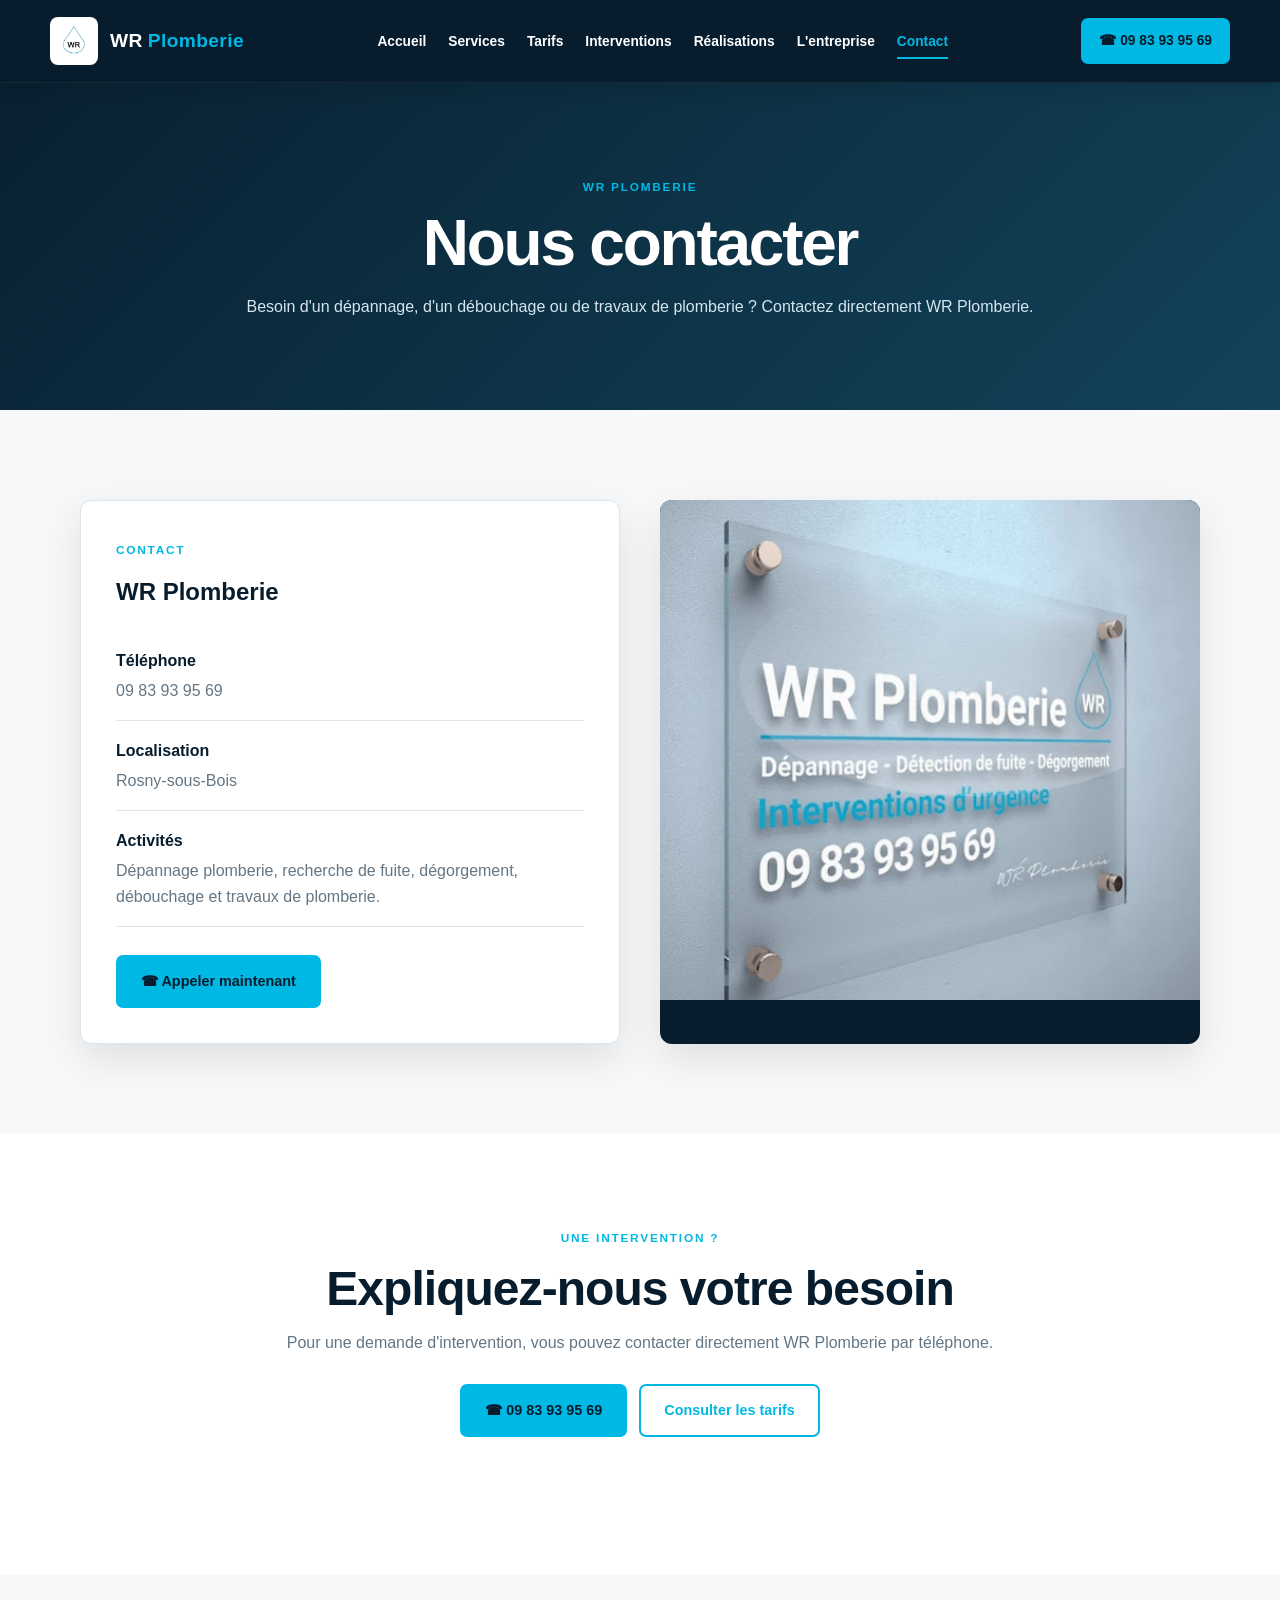
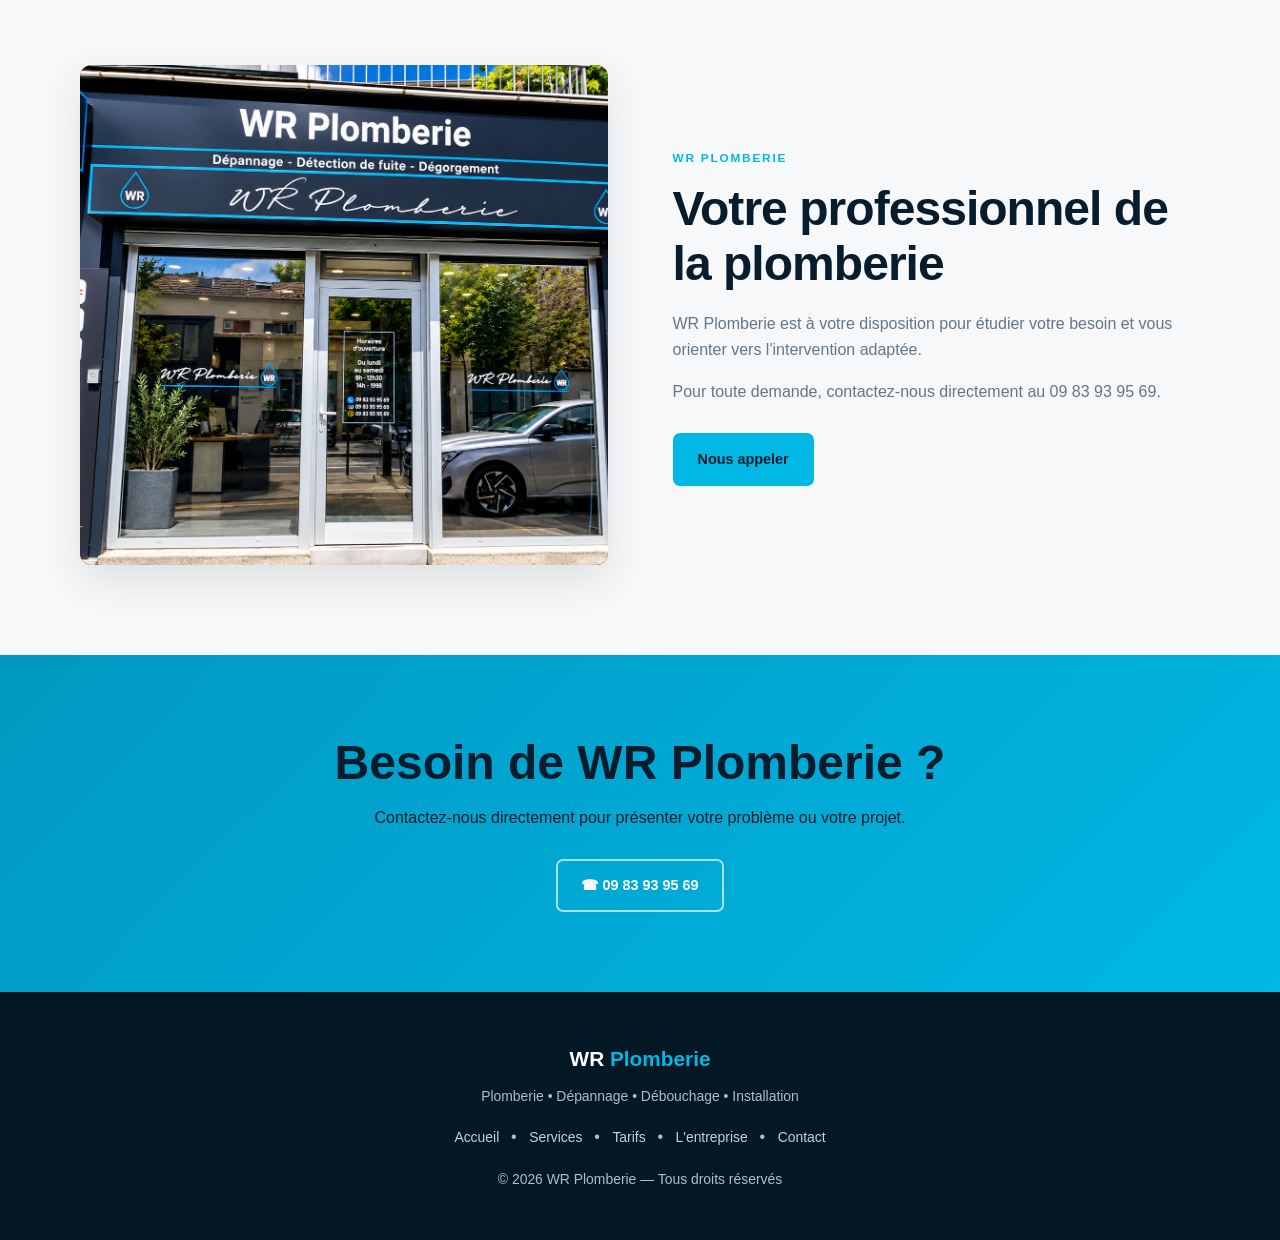
==== contact.html @ 11ee8e7d "Create contact.html" ====
<!DOCTYPE html>
<html lang="fr">

<head>
  <meta charset="UTF-8">

  <meta
    name="viewport"
    content="width=device-width, initial-scale=1.0"
  >

  <title>Contact | WR Plomberie</title>

  <meta
    name="description"
    content="Contactez WR Plomberie à Rosny-sous-Bois pour vos besoins en dépannage, débouchage et travaux de plomberie."
  >

  <link rel="stylesheet" href="style.css">
</head>


<body>

  <!-- =====================================================
       HEADER
  ====================================================== -->

  <header>

    <nav>

      <a href="index.html" class="logo">

        <img
          src="images/logo.png"
          alt="Logo WR Plomberie"
        >

        WR <span>Plomberie</span>

      </a>


      <ul class="nav-links">

        <li>
          <a href="index.html">
            Accueil
          </a>
        </li>

        <li>
          <a href="services.html">
            Services
          </a>
        </li>

        <li>
          <a href="tarifs.html">
            Tarifs
          </a>
        </li>

        <li>
          <a href="interventions.html">
            Interventions
          </a>
        </li>

        <li>
          <a href="realisations.html">
            Réalisations
          </a>
        </li>

        <li>
          <a href="entreprise.html">
            L'entreprise
          </a>
        </li>

        <li>
          <a href="contact.html" class="active">
            Contact
          </a>
        </li>

      </ul>


      <a
        href="tel:0983939569"
        class="nav-appel"
      >
        ☎ 09 83 93 95 69
      </a>

    </nav>

  </header>



  <!-- =====================================================
       TITRE
  ====================================================== -->

  <main class="page-hero">

    <div class="container">

      <span class="sur-titre">
        WR Plomberie
      </span>

      <h1>
        Nous contacter
      </h1>

      <p>
        Besoin d'un dépannage, d'un débouchage
        ou de travaux de plomberie ?
        Contactez directement WR Plomberie.
      </p>

    </div>

  </main>



  <!-- =====================================================
       CONTACT
  ====================================================== -->

  <section class="section section-grise">

    <div class="container">

      <div class="contact-grid">


        <!-- COORDONNEES -->

        <div class="contact-bloc">

          <span class="sur-titre">
            Contact
          </span>

          <h2>
            WR Plomberie
          </h2>


          <div class="contact-ligne">

            <strong>
              Téléphone
            </strong>

            <a href="tel:0983939569">
              09 83 93 95 69
            </a>

          </div>


          <div class="contact-ligne">

            <strong>
              Localisation
            </strong>

            <span>
              Rosny-sous-Bois
            </span>

          </div>


          <div class="contact-ligne">

            <strong>
              Activités
            </strong>

            <span>
              Dépannage plomberie, recherche de fuite,
              dégorgement, débouchage et travaux de plomberie.
            </span>

          </div>


          <div class="boutons">

            <a
              href="tel:0983939569"
              class="btn"
            >
              ☎ Appeler maintenant
            </a>

          </div>

        </div>



        <!-- PHOTO -->

        <div class="presentation-image">

          <img
            src="images/plaque.webp"
            alt="WR Plomberie"
          >

        </div>


      </div>

    </div>

  </section>



  <!-- =====================================================
       APPEL
  ====================================================== -->

  <section class="section">

    <div class="container">

      <div class="titre-section">

        <span class="sur-titre">
          Une intervention ?
        </span>

        <h2>
          Expliquez-nous votre besoin
        </h2>

        <p>
          Pour une demande d'intervention,
          vous pouvez contacter directement
          WR Plomberie par téléphone.
        </p>


        <div
          class="boutons"
          style="justify-content:center;"
        >

          <a
            href="tel:0983939569"
            class="btn"
          >
            ☎ 09 83 93 95 69
          </a>

          <a
            href="tarifs.html"
            class="btn btn-contour"
          >
            Consulter les tarifs
          </a>

        </div>

      </div>

    </div>

  </section>



  <!-- =====================================================
       PHOTO VITRINE
  ====================================================== -->

  <section class="section section-grise">

    <div class="container">

      <div class="presentation">


        <div class="presentation-image">

          <img
            src="images/vitrine.webp"
            alt="Vitrine WR Plomberie à Rosny-sous-Bois"
            loading="lazy"
          >

        </div>


        <div class="presentation-texte">

          <span class="sur-titre">
            WR Plomberie
          </span>

          <h2>
            Votre professionnel de la plomberie
          </h2>

          <p>
            WR Plomberie est à votre disposition
            pour étudier votre besoin et vous orienter
            vers l'intervention adaptée.
          </p>

          <p>
            Pour toute demande, contactez-nous
            directement au 09 83 93 95 69.
          </p>


          <div class="boutons">

            <a
              href="tel:0983939569"
              class="btn"
            >
              Nous appeler
            </a>

          </div>

        </div>


      </div>

    </div>

  </section>



  <!-- =====================================================
       CTA
  ====================================================== -->

  <section class="cta">

    <div class="container">

      <h2>
        Besoin de WR Plomberie ?
      </h2>

      <p>
        Contactez-nous directement pour présenter
        votre problème ou votre projet.
      </p>


      <div class="boutons">

        <a
          href="tel:0983939569"
          class="btn btn-blanc"
        >
          ☎ 09 83 93 95 69
        </a>

      </div>

    </div>

  </section>



  <!-- =====================================================
       FOOTER
  ====================================================== -->

  <footer>

    <div class="container">

      <div class="footer-logo">
        WR <span>Plomberie</span>
      </div>

      <p>
        Plomberie • Dépannage • Débouchage • Installation
      </p>


      <div class="footer-liens">

        <a href="index.html">
          Accueil
        </a>

        •

        <a href="services.html">
          Services
        </a>

        •

        <a href="tarifs.html">
          Tarifs
        </a>

        •

        <a href="entreprise.html">
          L'entreprise
        </a>

        •

        <a href="contact.html">
          Contact
        </a>

      </div>


      <p style="margin-top:18px;">
        © 2026 WR Plomberie — Tous droits réservés
      </p>

    </div>

  </footer>


</body>

</html>
---- style.css ----
/* =========================================================
   WR PLOMBERIE
   DESIGN PRINCIPAL
========================================================= */

:root {
  --navy: #071d2e;
  --navy-light: #0c2a40;
  --blue: #00b8e4;
  --blue-dark: #0098c1;
  --light-blue: #eaf9fd;

  --white: #ffffff;
  --background: #f6f8fa;
  --text: #152b3b;
  --muted: #647684;
  --border: #dce6ec;

  --shadow: 0 15px 40px rgba(0, 0, 0, 0.10);
}


/* =========================================================
   BASE
========================================================= */

* {
  margin: 0;
  padding: 0;
  box-sizing: border-box;
}

html {
  scroll-behavior: smooth;
  overflow-x: hidden;
}

body {
  width: 100%;
  min-height: 100vh;
  overflow-x: hidden;

  font-family: Arial, Helvetica, sans-serif;

  background: var(--white);
  color: var(--text);

  line-height: 1.6;
}

img {
  display: block;
  max-width: 100%;
}

a {
  color: inherit;
  text-decoration: none;
}

ul {
  list-style: none;
}

.container {
  width: min(1120px, 90%);
  margin: 0 auto;
}


/* =========================================================
   HEADER
========================================================= */

header {
  position: sticky;
  top: 0;
  z-index: 1000;

  width: 100%;

  background: var(--navy);

  border-bottom: 1px solid rgba(255, 255, 255, 0.06);

  box-shadow: 0 5px 25px rgba(0, 0, 0, 0.15);
}

nav {
  width: min(1180px, 94%);
  min-height: 82px;

  margin: 0 auto;

  display: flex;
  align-items: center;
  justify-content: space-between;

  gap: 25px;
}


/* =========================================================
   LOGO
========================================================= */

.logo {
  display: flex;
  align-items: center;

  flex-shrink: 0;

  color: var(--white);

  font-size: 1.2rem;
  font-weight: 800;

  letter-spacing: 0.02em;
}

.logo img {
  width: 48px;
  height: 48px;

  margin-right: 12px;

  object-fit: contain;

  border-radius: 8px;

  background: var(--white);

  padding: 4px;
}

.logo span {
  margin-left: 5px;

  color: var(--blue);
}


/* =========================================================
   MENU
========================================================= */

.nav-links {
  display: flex;
  align-items: center;

  gap: 22px;
}

.nav-links a {
  position: relative;

  color: var(--white);

  font-size: 0.86rem;
  font-weight: 700;

  transition: 0.2s ease;
}

.nav-links a:hover,
.nav-links a.active {
  color: var(--blue);
}

.nav-links a.active::after {
  content: "";

  position: absolute;

  left: 0;
  right: 0;
  bottom: -10px;

  height: 2px;

  background: var(--blue);
}


/* =========================================================
   TELEPHONE MENU
========================================================= */

.nav-appel {
  display: inline-flex;
  align-items: center;
  justify-content: center;

  padding: 12px 18px;

  border-radius: 7px;

  background: var(--blue);

  color: var(--navy) !important;

  font-size: 0.86rem !important;
  font-weight: 800 !important;

  white-space: nowrap;

  transition: 0.2s ease;
}

.nav-appel:hover {
  background: var(--white);

  color: var(--navy) !important;
}


/* =========================================================
   BOUTONS
========================================================= */

.btn {
  display: inline-flex;
  align-items: center;
  justify-content: center;

  min-height: 50px;

  padding: 13px 23px;

  border: 2px solid var(--blue);
  border-radius: 7px;

  background: var(--blue);

  color: var(--navy);

  font-size: 0.9rem;
  font-weight: 800;

  transition: 0.2s ease;
}

.btn:hover {
  transform: translateY(-2px);

  background: var(--white);
  border-color: var(--white);

  color: var(--navy);
}

.btn-blanc {
  background: transparent;

  border-color: rgba(255, 255, 255, 0.65);

  color: var(--white);
}

.btn-blanc:hover {
  background: var(--white);
  border-color: var(--white);

  color: var(--navy);
}

.btn-contour {
  background: transparent;

  border-color: var(--blue);

  color: var(--blue);
}

.btn-contour:hover {
  background: var(--blue);

  color: var(--navy);
}

.boutons {
  display: flex;
  flex-wrap: wrap;

  gap: 12px;

  margin-top: 28px;
}


/* =========================================================
   PETIT TITRE
========================================================= */

.sur-titre {
  display: inline-block;

  margin-bottom: 13px;

  color: var(--blue);

  font-size: 0.74rem;
  font-weight: 800;

  letter-spacing: 0.15em;

  text-transform: uppercase;
}


/* =========================================================
   HERO ACCUEIL
========================================================= */

.hero {
  position: relative;

  min-height: 635px;

  display: flex;
  align-items: center;

  overflow: hidden;

  background:
    linear-gradient(
      90deg,
      rgba(3, 24, 39, 0.96) 0%,
      rgba(3, 24, 39, 0.84) 45%,
      rgba(3, 24, 39, 0.45) 100%
    ),
    url("images/vitrine.webp");

  background-size: cover;

  background-position: center;

  background-repeat: no-repeat;
}

.hero::after {
  content: "";

  position: absolute;
  inset: 0;

  background:
    linear-gradient(
      180deg,
      rgba(0, 184, 228, 0.06),
      transparent 45%
    );

  pointer-events: none;
}

.hero-contenu {
  position: relative;
  z-index: 2;

  width: min(1120px, 90%);

  margin: 0 auto;

  padding: 90px 0;
}

.hero-texte {
  max-width: 720px;
}

.hero .sur-titre {
  padding: 6px 13px;

  border: 1px solid rgba(0, 184, 228, 0.6);
  border-radius: 30px;

  color: #63ddf7;

  background: rgba(0, 184, 228, 0.08);
}

.hero h1 {
  max-width: 760px;

  color: var(--white);

  font-size: clamp(3rem, 6vw, 5rem);

  line-height: 1.03;

  letter-spacing: -0.04em;
}

.hero h1 span {
  color: var(--blue);
}

.hero p {
  max-width: 680px;

  margin-top: 24px;

  color: #e7f1f5;

  font-size: 1.05rem;

  line-height: 1.8;
}


/* =========================================================
   INFOS RAPIDES
========================================================= */

.infos-rapides {
  position: relative;
  z-index: 5;

  margin-top: -42px;
}

.infos-grid {
  display: grid;

  grid-template-columns: repeat(3, 1fr);

  overflow: hidden;

  border-radius: 12px;

  background: var(--white);

  box-shadow: var(--shadow);
}

.info-rapide {
  padding: 28px;

  text-align: center;

  border-right: 1px solid var(--border);
}

.info-rapide:last-child {
  border-right: none;
}

.info-icone {
  margin-bottom: 10px;

  color: var(--blue);

  font-size: 1.7rem;
}

.info-rapide strong {
  display: block;

  margin-bottom: 4px;

  color: var(--navy);

  font-size: 1.05rem;
}

.info-rapide span {
  color: var(--muted);

  font-size: 0.9rem;
}


/* =========================================================
   SECTIONS
========================================================= */

.section {
  padding: 90px 0;
}

.section-grise {
  background: var(--background);
}

.section-bleue {
  background: var(--navy);

  color: var(--white);
}

.titre-section {
  max-width: 730px;

  margin: 0 auto 48px;

  text-align: center;
}

.titre-section h2 {
  margin-bottom: 14px;

  color: var(--navy);

  font-size: clamp(2rem, 4vw, 3rem);

  line-height: 1.15;

  letter-spacing: -0.02em;
}

.titre-section p {
  color: var(--muted);

  font-size: 1rem;
}

.section-bleue .titre-section h2 {
  color: var(--white);
}

.section-bleue .titre-section p {
  color: #bdd0dc;
}


/* =========================================================
   PRESENTATION ENTREPRISE
========================================================= */

.presentation {
  display: grid;

  grid-template-columns: 1fr 1fr;

  gap: 65px;

  align-items: center;
}

.presentation-image {
  overflow: hidden;

  border-radius: 12px;

  background: var(--navy);

  box-shadow: var(--shadow);
}

.presentation-image img {
  width: 100%;
  height: 500px;

  object-fit: cover;
}

.presentation-texte h2 {
  margin-bottom: 20px;

  color: var(--navy);

  font-size: clamp(2rem, 4vw, 3rem);

  line-height: 1.15;

  letter-spacing: -0.02em;
}

.presentation-texte p {
  margin-bottom: 17px;

  color: var(--muted);
}


/* =========================================================
   SERVICES
========================================================= */

.services-grid {
  display: grid;

  grid-template-columns: repeat(3, 1fr);

  gap: 22px;
}

.service-card {
  padding: 32px 27px;

  border: 1px solid var(--border);
  border-radius: 11px;

  background: var(--white);

  box-shadow: 0 8px 25px rgba(0, 0, 0, 0.04);

  transition: 0.25s ease;
}

.service-card:hover {
  transform: translateY(-5px);

  border-color: rgba(0, 184, 228, 0.45);

  box-shadow: var(--shadow);
}

.service-icone {
  width: 54px;
  height: 54px;

  margin-bottom: 19px;

  display: flex;
  align-items: center;
  justify-content: center;

  border-radius: 10px;

  background: var(--light-blue);

  color: var(--blue-dark);

  font-size: 1.55rem;
  font-weight: 800;
}

.service-card h3 {
  margin-bottom: 9px;

  color: var(--navy);

  font-size: 1.18rem;
}

.service-card p {
  color: var(--muted);

  font-size: 0.92rem;
}


/* =========================================================
   HERO PAGES INTERIEURES
========================================================= */

.page-hero {
  padding: 90px 20px;

  background:
    linear-gradient(
      135deg,
      rgba(4, 28, 45, 0.98),
      rgba(8, 59, 83, 0.96)
    );

  text-align: center;
}

.page-hero .container {
  max-width: 800px;
}

.page-hero h1 {
  margin-bottom: 17px;

  color: var(--white);

  font-size: clamp(2.5rem, 5vw, 4.4rem);

  line-height: 1.05;

  letter-spacing: -0.035em;
}

.page-hero p {
  color: #d5e6ef;

  font-size: 1rem;
}


/* =========================================================
   TARIFS
========================================================= */

.tarifs-grid {
  display: grid;

  grid-template-columns: repeat(2, 1fr);

  gap: 22px;

  max-width: 960px;

  margin: 0 auto;
}

.tarif-card {
  position: relative;

  padding: 30px;

  overflow: hidden;

  border: 1px solid var(--border);
  border-radius: 11px;

  background: var(--white);

  box-shadow: 0 8px 25px rgba(0, 0, 0, 0.04);
}

.tarif-card::before {
  content: "";

  position: absolute;

  top: 0;
  left: 0;

  width: 100%;
  height: 4px;

  background: var(--blue);
}

.tarif-card h3 {
  margin-bottom: 12px;

  color: var(--navy);

  font-size: 1.15rem;
}

.tarif-prix {
  margin-bottom: 13px;

  color: var(--blue-dark);

  font-size: 1.85rem;
  font-weight: 800;
}

.tarif-card p {
  margin-top: 5px;

  color: var(--muted);

  font-size: 0.9rem;
}

.mention-tarifs {
  max-width: 960px;

  margin: 35px auto 0;

  padding: 22px;

  border-left: 4px solid var(--blue);

  background: var(--light-blue);

  color: #405563;

  font-size: 0.9rem;
}


/* =========================================================
   INTERVENTIONS
========================================================= */

.interventions-grid {
  display: grid;

  grid-template-columns: repeat(3, 1fr);

  gap: 22px;
}

.intervention-card {
  padding: 30px 26px;

  border: 1px solid var(--border);
  border-radius: 11px;

  background: var(--white);

  transition: 0.25s ease;
}

.intervention-card:hover {
  transform: translateY(-4px);

  border-color: rgba(0, 184, 228, 0.45);

  box-shadow: var(--shadow);
}

.intervention-card h3 {
  margin-bottom: 9px;

  color: var(--navy);
}

.intervention-card p {
  color: var(--muted);

  font-size: 0.92rem;
}


/* =========================================================
   REALISATIONS
========================================================= */

.galerie {
  display: grid;

  grid-template-columns: repeat(3, 1fr);

  gap: 22px;
}

.realisation {
  overflow: hidden;

  border: 1px solid var(--border);
  border-radius: 11px;

  background: var(--white);

  box-shadow: 0 8px 25px rgba(0, 0, 0, 0.05);
}

.realisation img {
  width: 100%;
  height: 320px;

  object-fit: cover;
}

.realisation-texte {
  padding: 20px;
}

.realisation-texte h3 {
  margin-bottom: 7px;

  color: var(--navy);
}

.realisation-texte p {
  color: var(--muted);

  font-size: 0.9rem;
}


/* =========================================================
   CONTACT
========================================================= */

.contact-grid {
  display: grid;

  grid-template-columns: 1fr 1fr;

  gap: 40px;
}

.contact-bloc {
  padding: 35px;

  border: 1px solid var(--border);
  border-radius: 11px;

  background: var(--white);

  box-shadow: var(--shadow);
}

.contact-bloc h2 {
  margin-bottom: 20px;

  color: var(--navy);
}

.contact-ligne {
  padding: 17px 0;

  border-bottom: 1px solid var(--border);
}

.contact-ligne:last-child {
  border-bottom: none;
}

.contact-ligne strong {
  display: block;

  margin-bottom: 4px;

  color: var(--navy);
}

.contact-ligne span,
.contact-ligne a {
  color: var(--muted);
}

.contact-ligne a:hover {
  color: var(--blue-dark);
}


/* =========================================================
   CTA
========================================================= */

.cta {
  position: relative;

  overflow: hidden;

  padding: 80px 20px;

  background:
    linear-gradient(
      135deg,
      var(--blue-dark),
      var(--blue)
    );

  color: var(--navy);

  text-align: center;
}

.cta .container {
  position: relative;
  z-index: 2;

  max-width: 760px;
}

.cta h2 {
  margin-bottom: 15px;

  font-size: clamp(2rem, 4vw, 3rem);

  line-height: 1.15;
}

.cta p {
  font-weight: 500;
}

.cta .boutons {
  justify-content: center;
}


/* =========================================================
   FOOTER
========================================================= */

footer {
  padding: 50px 20px;

  background: #041724;

  color: #aebfca;

  text-align: center;
}

.footer-logo {
  margin-bottom: 10px;

  color: var(--white);

  font-size: 1.3rem;
  font-weight: 800;
}

.footer-logo span {
  color: var(--blue);
}

footer p {
  font-size: 0.87rem;
}

.footer-liens {
  margin-top: 17px;
}

.footer-liens a {
  margin: 0 8px;

  color: #c5d3dc;

  font-size: 0.87rem;
}

.footer-liens a:hover {
  color: var(--blue);
}


/* =========================================================
   TABLETTE
========================================================= */

@media screen and (max-width: 1000px) {

  nav {
    flex-direction: column;

    justify-content: center;

    padding: 17px 0;

    gap: 14px;
  }

  .nav-links {
    flex-wrap: wrap;

    justify-content: center;

    gap: 14px 20px;
  }

  .presentation {
    grid-template-columns: 1fr;

    gap: 40px;
  }

  .services-grid,
  .interventions-grid {
    grid-template-columns: repeat(2, 1fr);
  }

  .galerie {
    grid-template-columns: repeat(2, 1fr);
  }

  .contact-grid {
    grid-template-columns: 1fr;
  }

}


/* =========================================================
   TELEPHONE
========================================================= */

@media screen and (max-width: 680px) {

  .container {
    width: 88%;
  }


  /* HEADER */

  header {
    position: relative;
  }

  nav {
    width: 100%;

    min-height: auto;

    padding: 15px 12px;

    gap: 13px;
  }

  .logo {
    font-size: 1rem;
  }

  .logo img {
    width: 40px;
    height: 40px;

    margin-right: 8px;
  }

  .nav-links {
    width: 100%;

    gap: 9px 13px;
  }

  .nav-links a {
    font-size: 0.7rem;
  }

  .nav-links a.active::after {
    bottom: -4px;
  }

  .nav-appel {
    padding: 8px 11px;

    font-size: 0.72rem !important;
  }


  /* HERO */

  .hero {
    min-height: 540px;

    background-position: center;
  }

  .hero-contenu {
    width: 88%;

    padding: 60px 0;
  }

  .hero .sur-titre {
    padding: 5px 10px;

    font-size: 0.61rem;

    letter-spacing: 0.09em;
  }

  .hero h1 {
    max-width: 100%;

    font-size: 2.5rem;

    line-height: 1.06;

    letter-spacing: -0.03em;
  }

  .hero p {
    margin-top: 19px;

    font-size: 0.91rem;

    line-height: 1.65;
  }

  .hero .boutons {
    flex-direction: column;

    width: 100%;
  }

  .hero .btn {
    width: 100%;
  }


  /* INFOS */

  .infos-rapides {
    margin-top: 0;
  }

  .infos-grid {
    grid-template-columns: 1fr;

    border-radius: 0;
  }

  .info-rapide {
    padding: 21px;

    border-right: none;
    border-bottom: 1px solid var(--border);
  }


  /* SECTIONS */

  .section {
    padding: 62px 0;
  }

  .titre-section {
    margin-bottom: 34px;
  }

  .titre-section h2 {
    font-size: 1.8rem;
  }

  .titre-section p {
    font-size: 0.9rem;
  }


  /* PRESENTATION */

  .presentation-image img {
    height: auto;
  }

  .presentation-texte h2 {
    font-size: 1.8rem;
  }

  .presentation-texte p {
    font-size: 0.9rem;
  }


  /* SERVICES */

  .services-grid,
  .interventions-grid {
    grid-template-columns: 1fr;
  }

  .service-card,
  .intervention-card {
    padding: 26px 21px;
  }


  /* PAGES INTERIEURES */

  .page-hero {
    padding: 62px 15px;
  }

  .page-hero h1 {
    font-size: 2.15rem;
  }

  .page-hero p {
    font-size: 0.9rem;
  }


  /* TARIFS */

  .tarifs-grid {
    grid-template-columns: 1fr;
  }

  .tarif-card {
    padding: 25px 21px;
  }

  .tarif-prix {
    font-size: 1.6rem;
  }


  /* GALERIE */

  .galerie {
    grid-template-columns: 1fr;
  }

  .realisation img {
    height: auto;
  }


  /* CONTACT */

  .contact-bloc {
    padding: 27px 21px;
  }


  /* CTA */

  .cta {
    padding: 60px 15px;
  }

  .cta h2 {
    font-size: 1.8rem;
  }

  .cta p {
    font-size: 0.9rem;
  }

  .cta .boutons {
    flex-direction: column;
  }

  .cta .btn {
    width: 100%;
  }


  /* FOOTER */

  footer {
    padding: 40px 15px;
  }

}


/* =========================================================
   PETITS TELEPHONES
========================================================= */

@media screen and (max-width: 420px) {

  .hero {
    min-height: 510px;
  }

  .hero h1 {
    font-size: 2.15rem;
  }

  .nav-links {
    gap: 8px 10px;
  }

  .nav-links a {
    font-size: 0.66rem;
  }

  .titre-section h2,
  .presentation-texte h2,
  .cta h2 {
    font-size: 1.6rem;
  }

  .page-hero h1 {
    font-size: 1.9rem;
  }

}
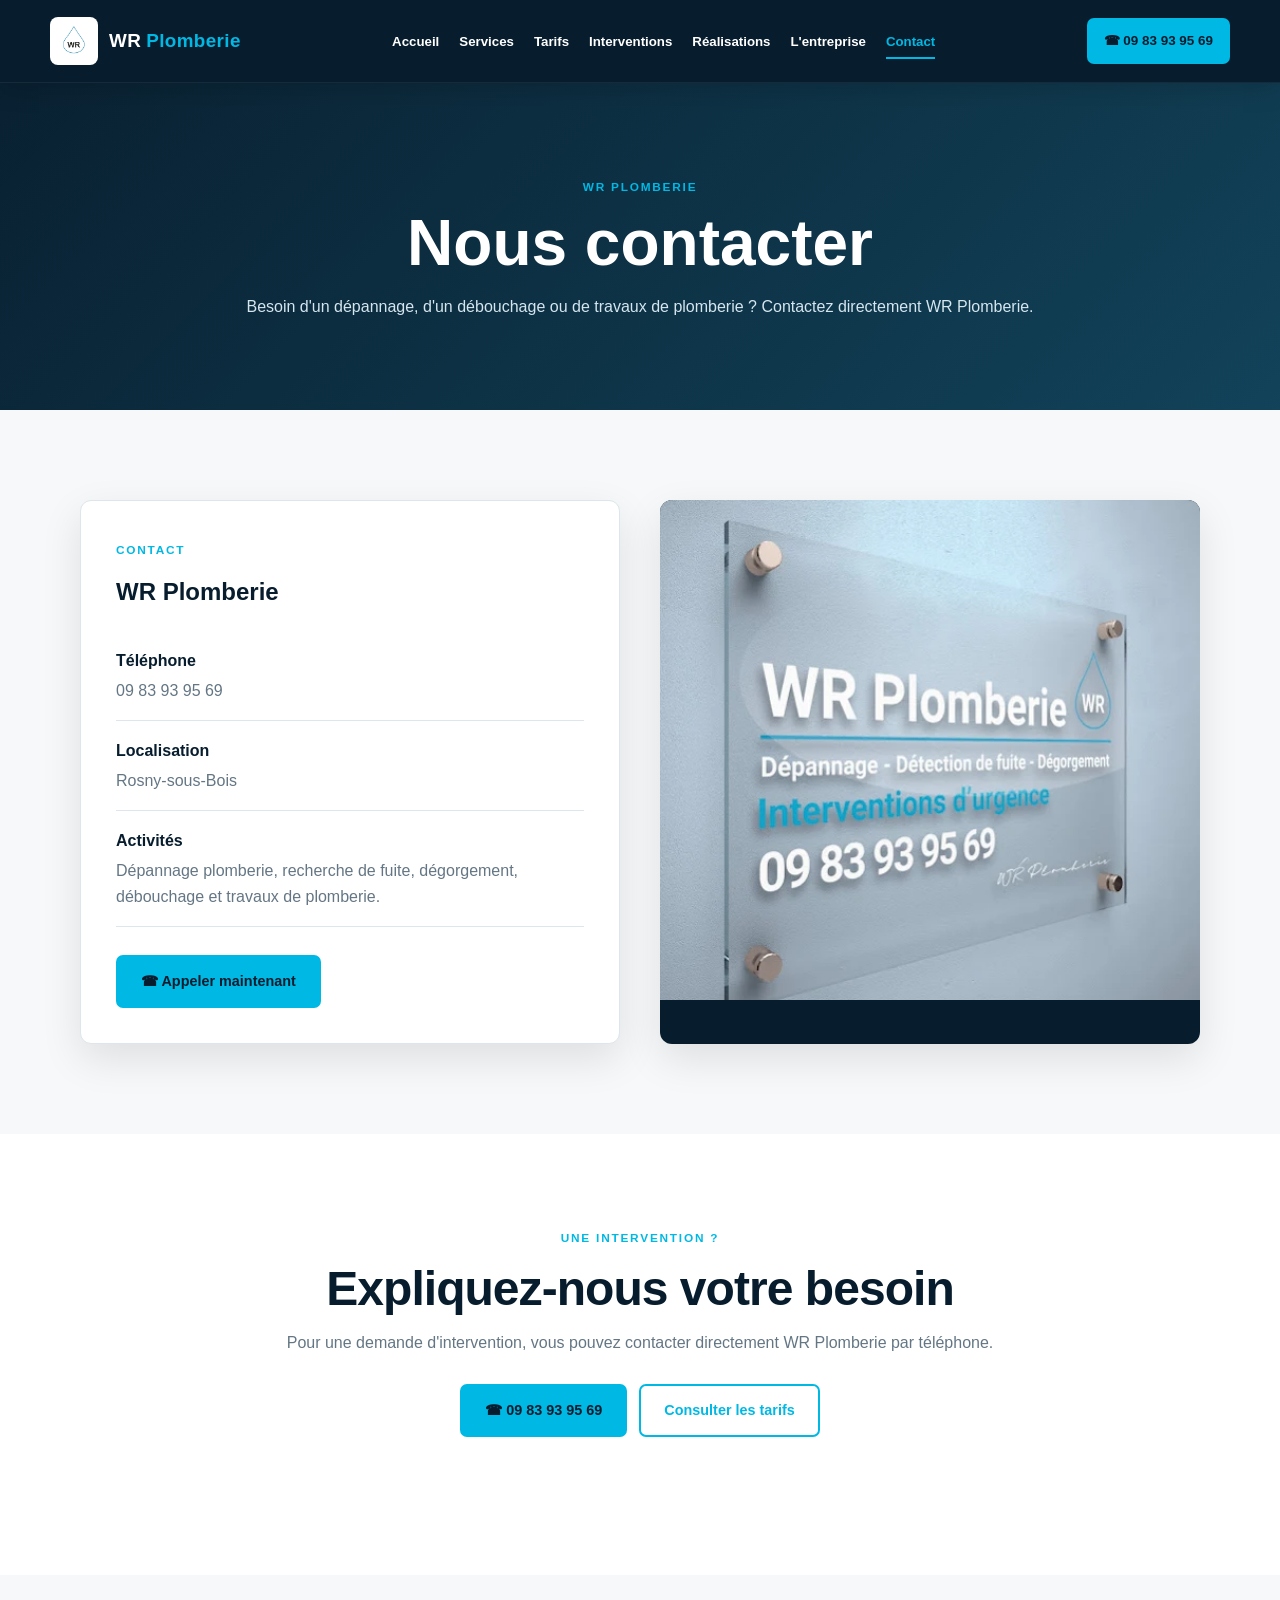
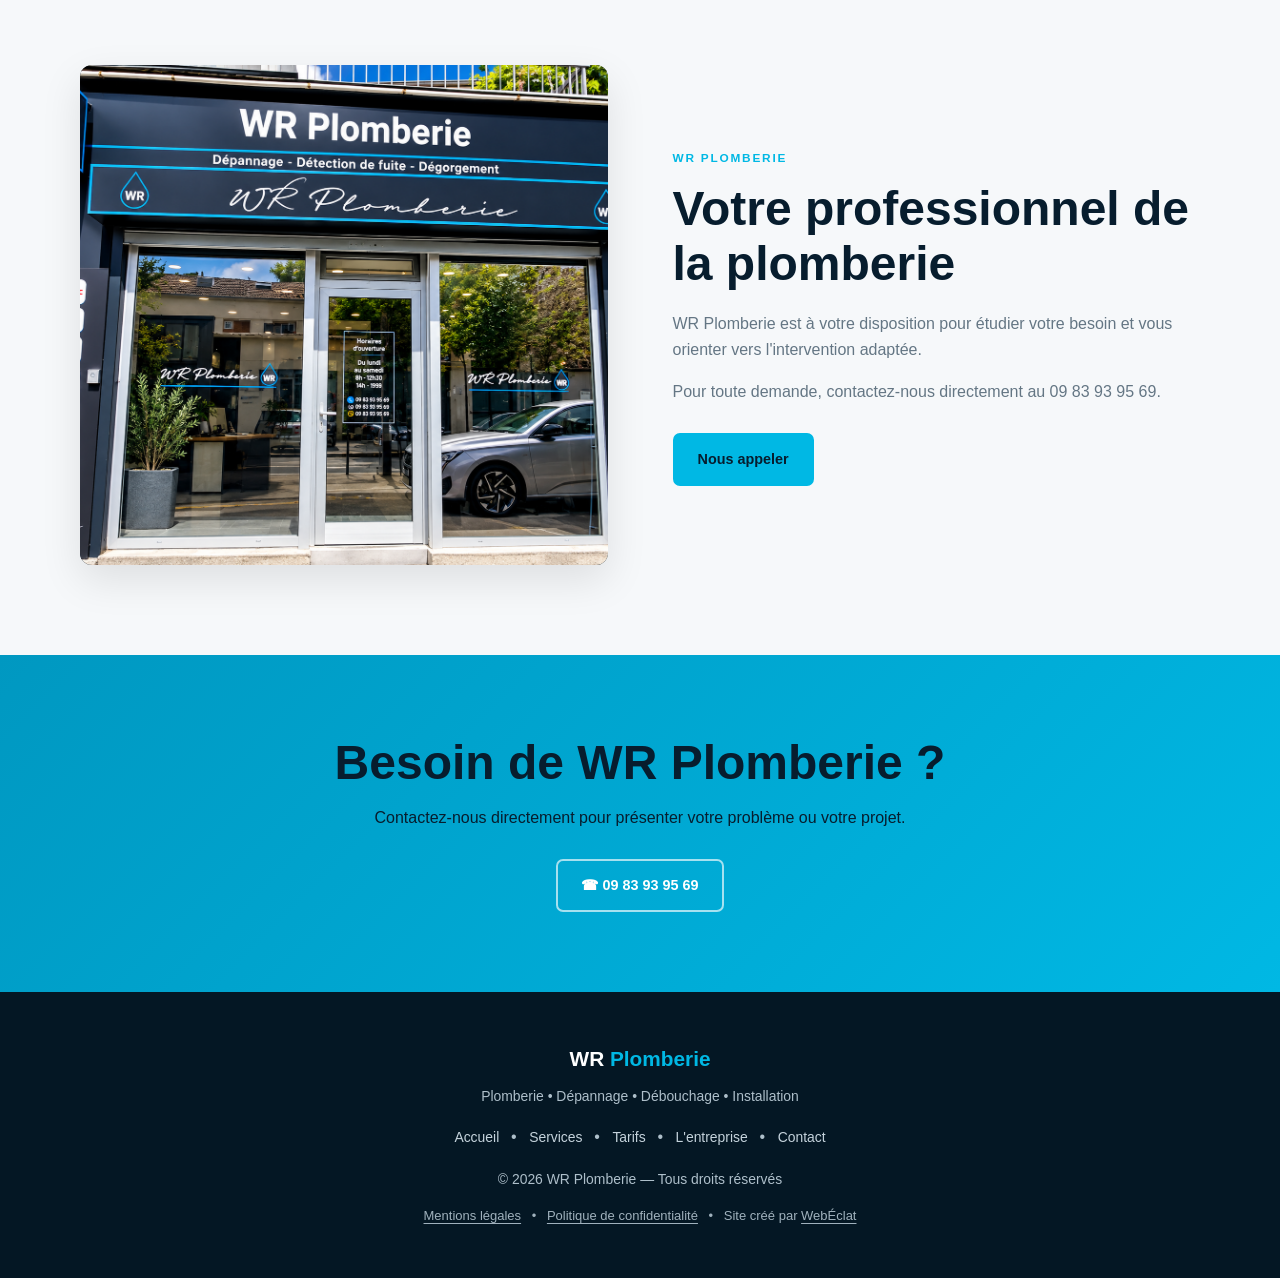
==== commit 3e98e50e: "Add files via upload" ====
--- a/contact.html
+++ b/contact.html
@@ -440,6 +440,7 @@
 
     </div>
 
+        <p class="footer-legal-links"><a href="mentions-legales.html">Mentions légales</a> <span aria-hidden="true">•</span> <a href="politique-confidentialite.html">Politique de confidentialité</a> <span aria-hidden="true">•</span> Site créé par <a href="https://webeclat.pages.dev/" target="_blank" rel="noopener noreferrer">WebÉclat</a></p>
   </footer>
 
 
--- a/style.css
+++ b/style.css
@@ -1,6 +1,5 @@
 /* =========================================================
-   WR PLOMBERIE
-   DESIGN PRINCIPAL
+   WR PLOMBERIE - STYLE COMPLET
 ========================================================= */
 
 :root {
@@ -9,13 +8,11 @@
   --blue: #00b8e4;
   --blue-dark: #0098c1;
   --light-blue: #eaf9fd;
-
   --white: #ffffff;
   --background: #f6f8fa;
   --text: #152b3b;
   --muted: #647684;
   --border: #dce6ec;
-
   --shadow: 0 15px 40px rgba(0, 0, 0, 0.10);
 }
 
@@ -39,12 +36,9 @@
   width: 100%;
   min-height: 100vh;
   overflow-x: hidden;
-
   font-family: Arial, Helvetica, sans-serif;
-
   background: var(--white);
   color: var(--text);
-
   line-height: 1.6;
 }
 
@@ -76,27 +70,23 @@
   position: sticky;
   top: 0;
   z-index: 1000;
-
   width: 100%;
-
   background: var(--navy);
-
-  border-bottom: 1px solid rgba(255, 255, 255, 0.06);
-
-  box-shadow: 0 5px 25px rgba(0, 0, 0, 0.15);
+  border-bottom: 1px solid rgba(255,255,255,0.06);
+  box-shadow: 0 5px 25px rgba(0,0,0,0.15);
 }
 
 nav {
+  position: relative;
   width: min(1180px, 94%);
   min-height: 82px;
-
   margin: 0 auto;
 
   display: flex;
   align-items: center;
   justify-content: space-between;
 
-  gap: 25px;
+  gap: 22px;
 }
 
 
@@ -107,14 +97,12 @@
 .logo {
   display: flex;
   align-items: center;
-
   flex-shrink: 0;
 
   color: var(--white);
 
-  font-size: 1.2rem;
+  font-size: 1.18rem;
   font-weight: 800;
-
   letter-spacing: 0.02em;
 }
 
@@ -122,7 +110,7 @@
   width: 48px;
   height: 48px;
 
-  margin-right: 12px;
+  margin-right: 11px;
 
   object-fit: contain;
 
@@ -135,20 +123,20 @@
 
 .logo span {
   margin-left: 5px;
-
   color: var(--blue);
 }
 
 
 /* =========================================================
-   MENU
+   MENU ORDINATEUR
 ========================================================= */
 
 .nav-links {
   display: flex;
   align-items: center;
-
-  gap: 22px;
+  justify-content: center;
+
+  gap: 20px;
 }
 
 .nav-links a {
@@ -156,8 +144,10 @@
 
   color: var(--white);
 
-  font-size: 0.86rem;
+  font-size: 0.83rem;
   font-weight: 700;
+
+  white-space: nowrap;
 
   transition: 0.2s ease;
 }
@@ -183,7 +173,7 @@
 
 
 /* =========================================================
-   TELEPHONE MENU
+   TELEPHONE HEADER ORDINATEUR
 ========================================================= */
 
 .nav-appel {
@@ -191,7 +181,9 @@
   align-items: center;
   justify-content: center;
 
-  padding: 12px 18px;
+  flex-shrink: 0;
+
+  padding: 12px 17px;
 
   border-radius: 7px;
 
@@ -199,7 +191,7 @@
 
   color: var(--navy) !important;
 
-  font-size: 0.86rem !important;
+  font-size: 0.84rem !important;
   font-weight: 800 !important;
 
   white-space: nowrap;
@@ -209,8 +201,20 @@
 
 .nav-appel:hover {
   background: var(--white);
-
   color: var(--navy) !important;
+}
+
+
+/* =========================================================
+   MENU MOBILE
+========================================================= */
+
+.menu-toggle {
+  display: none;
+}
+
+.nav-mobile {
+  display: none;
 }
 
 
@@ -252,7 +256,7 @@
 .btn-blanc {
   background: transparent;
 
-  border-color: rgba(255, 255, 255, 0.65);
+  border-color: rgba(255,255,255,0.65);
 
   color: var(--white);
 }
@@ -274,7 +278,6 @@
 
 .btn-contour:hover {
   background: var(--blue);
-
   color: var(--navy);
 }
 
@@ -322,19 +325,17 @@
 
   overflow: hidden;
 
-  background:
+  background-image:
     linear-gradient(
       90deg,
-      rgba(3, 24, 39, 0.96) 0%,
-      rgba(3, 24, 39, 0.84) 45%,
-      rgba(3, 24, 39, 0.45) 100%
+      rgba(3,24,39,0.82) 0%,
+      rgba(3,24,39,0.64) 45%,
+      rgba(3,24,39,0.25) 100%
     ),
     url("images/vitrine.webp");
 
   background-size: cover;
-
-  background-position: center;
-
+  background-position: center center;
   background-repeat: no-repeat;
 }
 
@@ -347,8 +348,8 @@
   background:
     linear-gradient(
       180deg,
-      rgba(0, 184, 228, 0.06),
-      transparent 45%
+      rgba(0,184,228,0.02),
+      rgba(3,24,39,0.08)
     );
 
   pointer-events: none;
@@ -372,12 +373,12 @@
 .hero .sur-titre {
   padding: 6px 13px;
 
-  border: 1px solid rgba(0, 184, 228, 0.6);
+  border: 1px solid rgba(0,184,228,0.6);
   border-radius: 30px;
 
   color: #63ddf7;
 
-  background: rgba(0, 184, 228, 0.08);
+  background: rgba(0,184,228,0.08);
 }
 
 .hero h1 {
@@ -385,7 +386,7 @@
 
   color: var(--white);
 
-  font-size: clamp(3rem, 6vw, 5rem);
+  font-size: clamp(3rem,6vw,5rem);
 
   line-height: 1.03;
 
@@ -423,7 +424,7 @@
 .infos-grid {
   display: grid;
 
-  grid-template-columns: repeat(3, 1fr);
+  grid-template-columns: repeat(3,1fr);
 
   overflow: hidden;
 
@@ -485,7 +486,6 @@
 
 .section-bleue {
   background: var(--navy);
-
   color: var(--white);
 }
 
@@ -502,7 +502,7 @@
 
   color: var(--navy);
 
-  font-size: clamp(2rem, 4vw, 3rem);
+  font-size: clamp(2rem,4vw,3rem);
 
   line-height: 1.15;
 
@@ -511,21 +511,12 @@
 
 .titre-section p {
   color: var(--muted);
-
   font-size: 1rem;
 }
 
-.section-bleue .titre-section h2 {
-  color: var(--white);
-}
-
-.section-bleue .titre-section p {
-  color: #bdd0dc;
-}
-
-
-/* =========================================================
-   PRESENTATION ENTREPRISE
+
+/* =========================================================
+   PRESENTATION
 ========================================================= */
 
 .presentation {
@@ -560,11 +551,9 @@
 
   color: var(--navy);
 
-  font-size: clamp(2rem, 4vw, 3rem);
+  font-size: clamp(2rem,4vw,3rem);
 
   line-height: 1.15;
-
-  letter-spacing: -0.02em;
 }
 
 .presentation-texte p {
@@ -581,7 +570,7 @@
 .services-grid {
   display: grid;
 
-  grid-template-columns: repeat(3, 1fr);
+  grid-template-columns: repeat(3,1fr);
 
   gap: 22px;
 }
@@ -594,7 +583,7 @@
 
   background: var(--white);
 
-  box-shadow: 0 8px 25px rgba(0, 0, 0, 0.04);
+  box-shadow: 0 8px 25px rgba(0,0,0,0.04);
 
   transition: 0.25s ease;
 }
@@ -602,7 +591,7 @@
 .service-card:hover {
   transform: translateY(-5px);
 
-  border-color: rgba(0, 184, 228, 0.45);
+  border-color: rgba(0,184,228,0.45);
 
   box-shadow: var(--shadow);
 }
@@ -643,7 +632,7 @@
 
 
 /* =========================================================
-   HERO PAGES INTERIEURES
+   PAGES INTERIEURES
 ========================================================= */
 
 .page-hero {
@@ -652,8 +641,8 @@
   background:
     linear-gradient(
       135deg,
-      rgba(4, 28, 45, 0.98),
-      rgba(8, 59, 83, 0.96)
+      rgba(4,28,45,0.98),
+      rgba(8,59,83,0.96)
     );
 
   text-align: center;
@@ -668,17 +657,13 @@
 
   color: var(--white);
 
-  font-size: clamp(2.5rem, 5vw, 4.4rem);
+  font-size: clamp(2.5rem,5vw,4.4rem);
 
   line-height: 1.05;
-
-  letter-spacing: -0.035em;
 }
 
 .page-hero p {
   color: #d5e6ef;
-
-  font-size: 1rem;
 }
 
 
@@ -689,7 +674,7 @@
 .tarifs-grid {
   display: grid;
 
-  grid-template-columns: repeat(2, 1fr);
+  grid-template-columns: repeat(2,1fr);
 
   gap: 22px;
 
@@ -710,7 +695,7 @@
 
   background: var(--white);
 
-  box-shadow: 0 8px 25px rgba(0, 0, 0, 0.04);
+  box-shadow: 0 8px 25px rgba(0,0,0,0.04);
 }
 
 .tarif-card::before {
@@ -776,7 +761,7 @@
 .interventions-grid {
   display: grid;
 
-  grid-template-columns: repeat(3, 1fr);
+  grid-template-columns: repeat(3,1fr);
 
   gap: 22px;
 }
@@ -795,7 +780,7 @@
 .intervention-card:hover {
   transform: translateY(-4px);
 
-  border-color: rgba(0, 184, 228, 0.45);
+  border-color: rgba(0,184,228,0.45);
 
   box-shadow: var(--shadow);
 }
@@ -820,7 +805,7 @@
 .galerie {
   display: grid;
 
-  grid-template-columns: repeat(3, 1fr);
+  grid-template-columns: repeat(3,1fr);
 
   gap: 22px;
 }
@@ -833,7 +818,7 @@
 
   background: var(--white);
 
-  box-shadow: 0 8px 25px rgba(0, 0, 0, 0.05);
+  box-shadow: 0 8px 25px rgba(0,0,0,0.05);
 }
 
 .realisation img {
@@ -941,22 +926,15 @@
 }
 
 .cta .container {
-  position: relative;
-  z-index: 2;
-
   max-width: 760px;
 }
 
 .cta h2 {
   margin-bottom: 15px;
 
-  font-size: clamp(2rem, 4vw, 3rem);
+  font-size: clamp(2rem,4vw,3rem);
 
   line-height: 1.15;
-}
-
-.cta p {
-  font-weight: 500;
 }
 
 .cta .boutons {
@@ -1016,25 +994,7 @@
    TABLETTE
 ========================================================= */
 
-@media screen and (max-width: 1000px) {
-
-  nav {
-    flex-direction: column;
-
-    justify-content: center;
-
-    padding: 17px 0;
-
-    gap: 14px;
-  }
-
-  .nav-links {
-    flex-wrap: wrap;
-
-    justify-content: center;
-
-    gap: 14px 20px;
-  }
+@media screen and (max-width: 1050px) {
 
   .presentation {
     grid-template-columns: 1fr;
@@ -1044,11 +1004,11 @@
 
   .services-grid,
   .interventions-grid {
-    grid-template-columns: repeat(2, 1fr);
+    grid-template-columns: repeat(2,1fr);
   }
 
   .galerie {
-    grid-template-columns: repeat(2, 1fr);
+    grid-template-columns: repeat(2,1fr);
   }
 
   .contact-grid {
@@ -1059,76 +1019,181 @@
 
 
 /* =========================================================
-   TELEPHONE
-========================================================= */
-
-@media screen and (max-width: 680px) {
-
-  .container {
-    width: 88%;
-  }
-
-
-  /* HEADER */
+   MENU MOBILE
+========================================================= */
+
+@media screen and (max-width: 800px) {
 
   header {
-    position: relative;
+    position: sticky;
+    top: 0;
   }
 
   nav {
     width: 100%;
-
-    min-height: auto;
-
-    padding: 15px 12px;
-
-    gap: 13px;
-  }
+    min-height: 74px;
+
+    padding: 10px 18px;
+
+    flex-direction: row;
+
+    align-items: center;
+    justify-content: space-between;
+
+    gap: 10px;
+  }
+
+
+  /* LOGO */
 
   .logo {
     font-size: 1rem;
+
+    white-space: nowrap;
   }
 
   .logo img {
-    width: 40px;
-    height: 40px;
-
-    margin-right: 8px;
-  }
-
-  .nav-links {
+    width: 46px;
+    height: 46px;
+
+    margin-right: 9px;
+  }
+
+
+  /* CACHE LE MENU ORDINATEUR */
+
+  .nav-links,
+  .nav-appel {
+    display: none !important;
+  }
+
+
+  /* BOUTON ☰ */
+
+  .menu-toggle {
+    width: 46px;
+    height: 46px;
+
+    display: flex;
+    flex-direction: column;
+    align-items: center;
+    justify-content: center;
+
+    gap: 5px;
+
+    flex-shrink: 0;
+
+    padding: 0;
+
+    border: 1px solid rgba(255,255,255,0.25);
+    border-radius: 8px;
+
+    background: rgba(255,255,255,0.06);
+
+    cursor: pointer;
+  }
+
+  .menu-toggle span {
+    display: block;
+
+    width: 23px;
+    height: 2px;
+
+    border-radius: 5px;
+
+    background: var(--white);
+
+    transition: 0.25s ease;
+  }
+
+  .menu-toggle.ouvert span:nth-child(1) {
+    transform: translateY(7px) rotate(45deg);
+  }
+
+  .menu-toggle.ouvert span:nth-child(2) {
+    opacity: 0;
+  }
+
+  .menu-toggle.ouvert span:nth-child(3) {
+    transform: translateY(-7px) rotate(-45deg);
+  }
+
+
+  /* MENU QUI S'OUVRE */
+
+  .nav-mobile {
+    position: absolute;
+
+    top: 100%;
+    left: 0;
+
     width: 100%;
 
-    gap: 9px 13px;
-  }
-
-  .nav-links a {
-    font-size: 0.7rem;
-  }
-
-  .nav-links a.active::after {
-    bottom: -4px;
-  }
-
-  .nav-appel {
-    padding: 8px 11px;
-
-    font-size: 0.72rem !important;
-  }
-
-
-  /* HERO */
+    display: none;
+
+    padding: 10px 18px 18px;
+
+    background: var(--navy);
+
+    border-top: 1px solid rgba(255,255,255,0.08);
+
+    box-shadow: 0 15px 25px rgba(0,0,0,0.28);
+  }
+
+  .nav-mobile.ouvert {
+    display: block;
+  }
+
+  .nav-mobile a {
+    display: block;
+
+    width: 100%;
+
+    padding: 12px 5px;
+
+    border-bottom: 1px solid rgba(255,255,255,0.08);
+
+    color: var(--white);
+
+    font-size: 0.9rem;
+    font-weight: 700;
+  }
+
+  .nav-mobile a.active,
+  .nav-mobile a:hover {
+    color: var(--blue);
+  }
+
+  .nav-mobile .mobile-appel {
+    margin-top: 12px;
+
+    padding: 12px;
+
+    border: none;
+    border-radius: 7px;
+
+    background: var(--blue);
+
+    color: var(--navy);
+
+    text-align: center;
+
+    font-weight: 800;
+  }
+
+
+  /* HERO MOBILE */
 
   .hero {
-    min-height: 540px;
-
-    background-position: center;
+    min-height: 570px;
+
+    background-position: center center;
   }
 
   .hero-contenu {
     width: 88%;
 
-    padding: 60px 0;
+    padding: 55px 0;
   }
 
   .hero .sur-titre {
@@ -1145,8 +1210,6 @@
     font-size: 2.5rem;
 
     line-height: 1.06;
-
-    letter-spacing: -0.03em;
   }
 
   .hero p {
@@ -1161,10 +1224,18 @@
     flex-direction: column;
 
     width: 100%;
+
+    gap: 10px;
   }
 
   .hero .btn {
     width: 100%;
+
+    min-height: 48px;
+
+    padding: 11px 15px;
+
+    font-size: 0.86rem;
   }
 
 
@@ -1222,7 +1293,7 @@
   }
 
 
-  /* SERVICES */
+  /* CARTES */
 
   .services-grid,
   .interventions-grid {
@@ -1235,7 +1306,7 @@
   }
 
 
-  /* PAGES INTERIEURES */
+  /* PAGES */
 
   .page-hero {
     padding: 62px 15px;
@@ -1321,20 +1392,38 @@
 
 @media screen and (max-width: 420px) {
 
+  nav {
+    min-height: 68px;
+
+    padding: 8px 13px;
+  }
+
+  .logo {
+    font-size: 0.92rem;
+  }
+
+  .logo img {
+    width: 42px;
+    height: 42px;
+
+    margin-right: 8px;
+  }
+
+  .menu-toggle {
+    width: 42px;
+    height: 42px;
+  }
+
   .hero {
-    min-height: 510px;
+    min-height: 550px;
   }
 
   .hero h1 {
     font-size: 2.15rem;
   }
 
-  .nav-links {
-    gap: 8px 10px;
-  }
-
-  .nav-links a {
-    font-size: 0.66rem;
+  .hero p {
+    font-size: 0.88rem;
   }
 
   .titre-section h2,
@@ -1348,3 +1437,13 @@
   }
 
 }
+
+/* Liens légaux et crédit de création : ajout isolé */
+footer .footer-legal-links{margin:14px auto 0;text-align:center;font-size:13px;line-height:1.8;opacity:.92}
+footer .footer-legal-links a{text-decoration:underline;text-underline-offset:3px;color:inherit}
+footer .footer-legal-links span{margin:0 7px}
+.legal-content{max-width:850px;margin:0 auto;padding:48px 20px 65px;line-height:1.8}
+.legal-content h2{margin-top:28px;margin-bottom:10px}
+.legal-content p{margin-bottom:15px}
+.legal-content .legal-warning{border-left:4px solid #c48b35;background:#fff8e9;color:#3b2a0c;padding:15px 18px;border-radius:6px}
+@media(max-width:600px){footer .footer-legal-links{font-size:12px;padding:0 12px}.legal-content{padding:32px 18px 45px}}
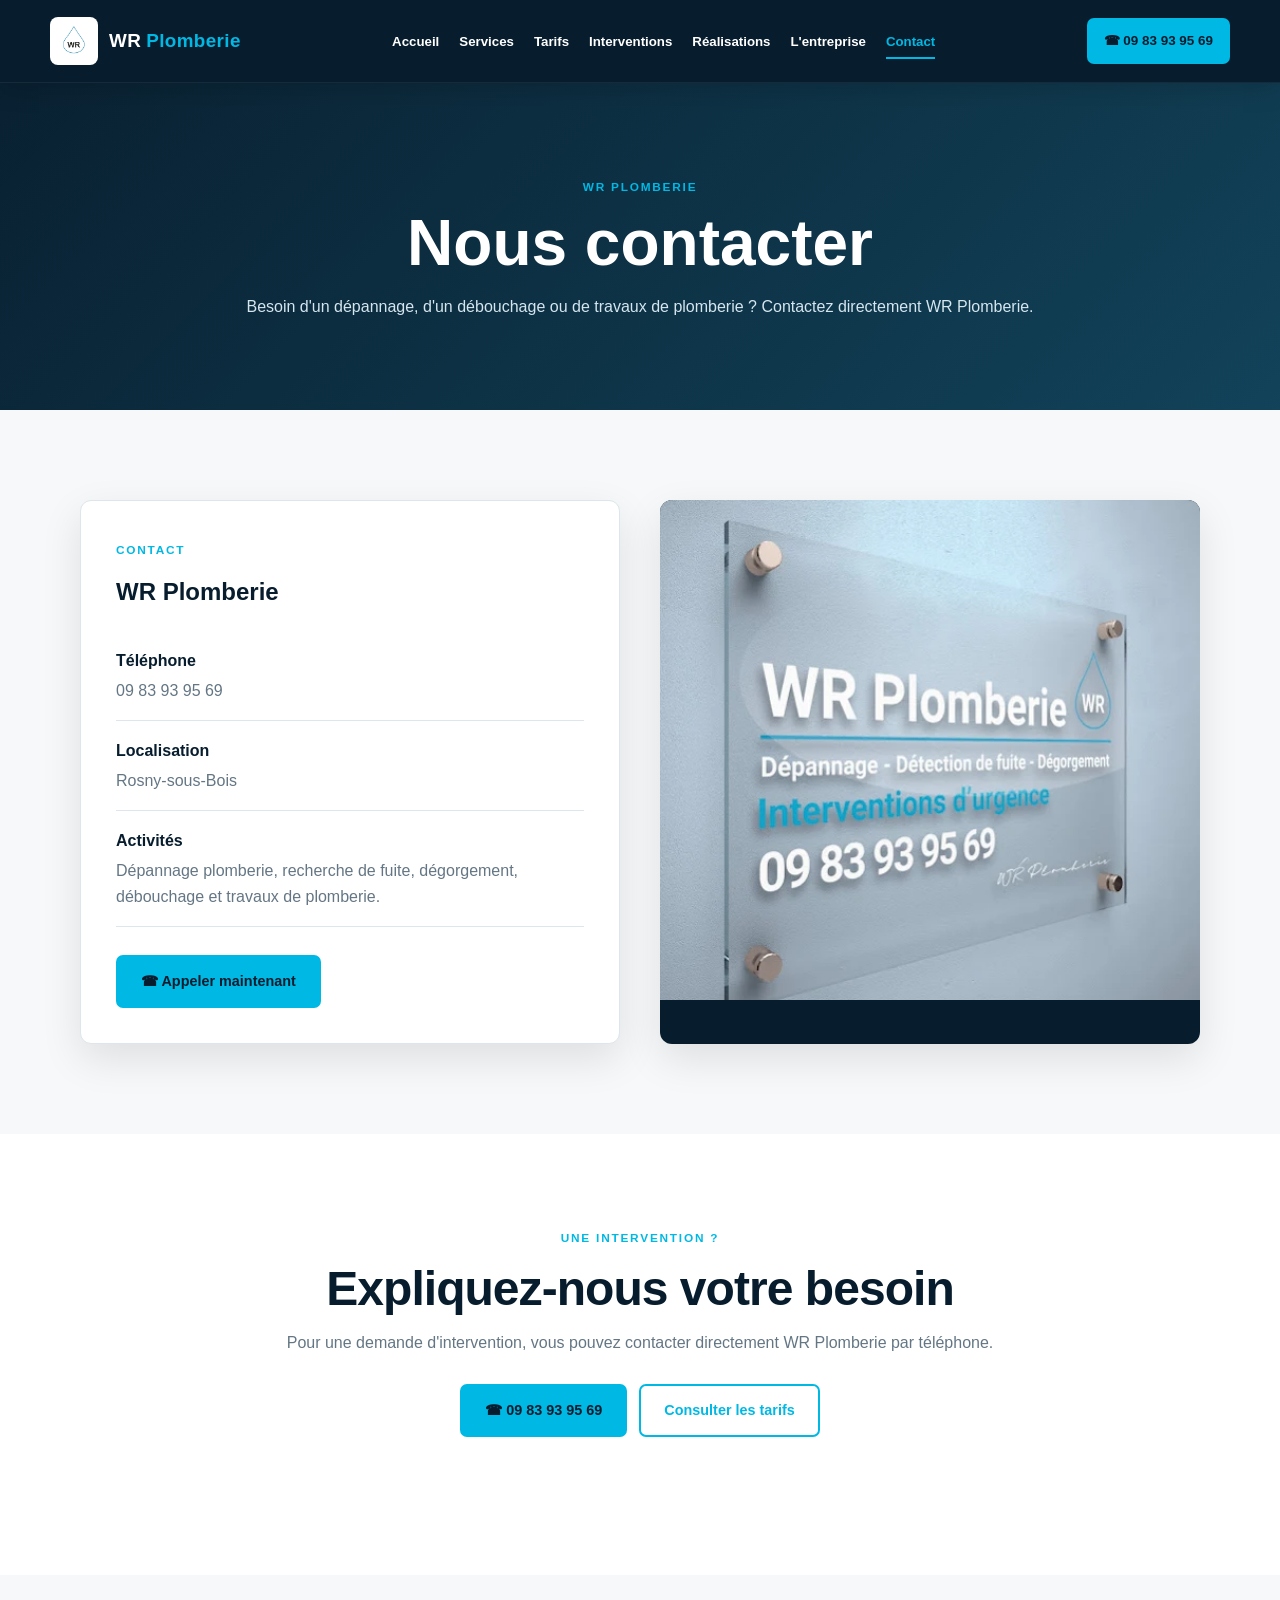
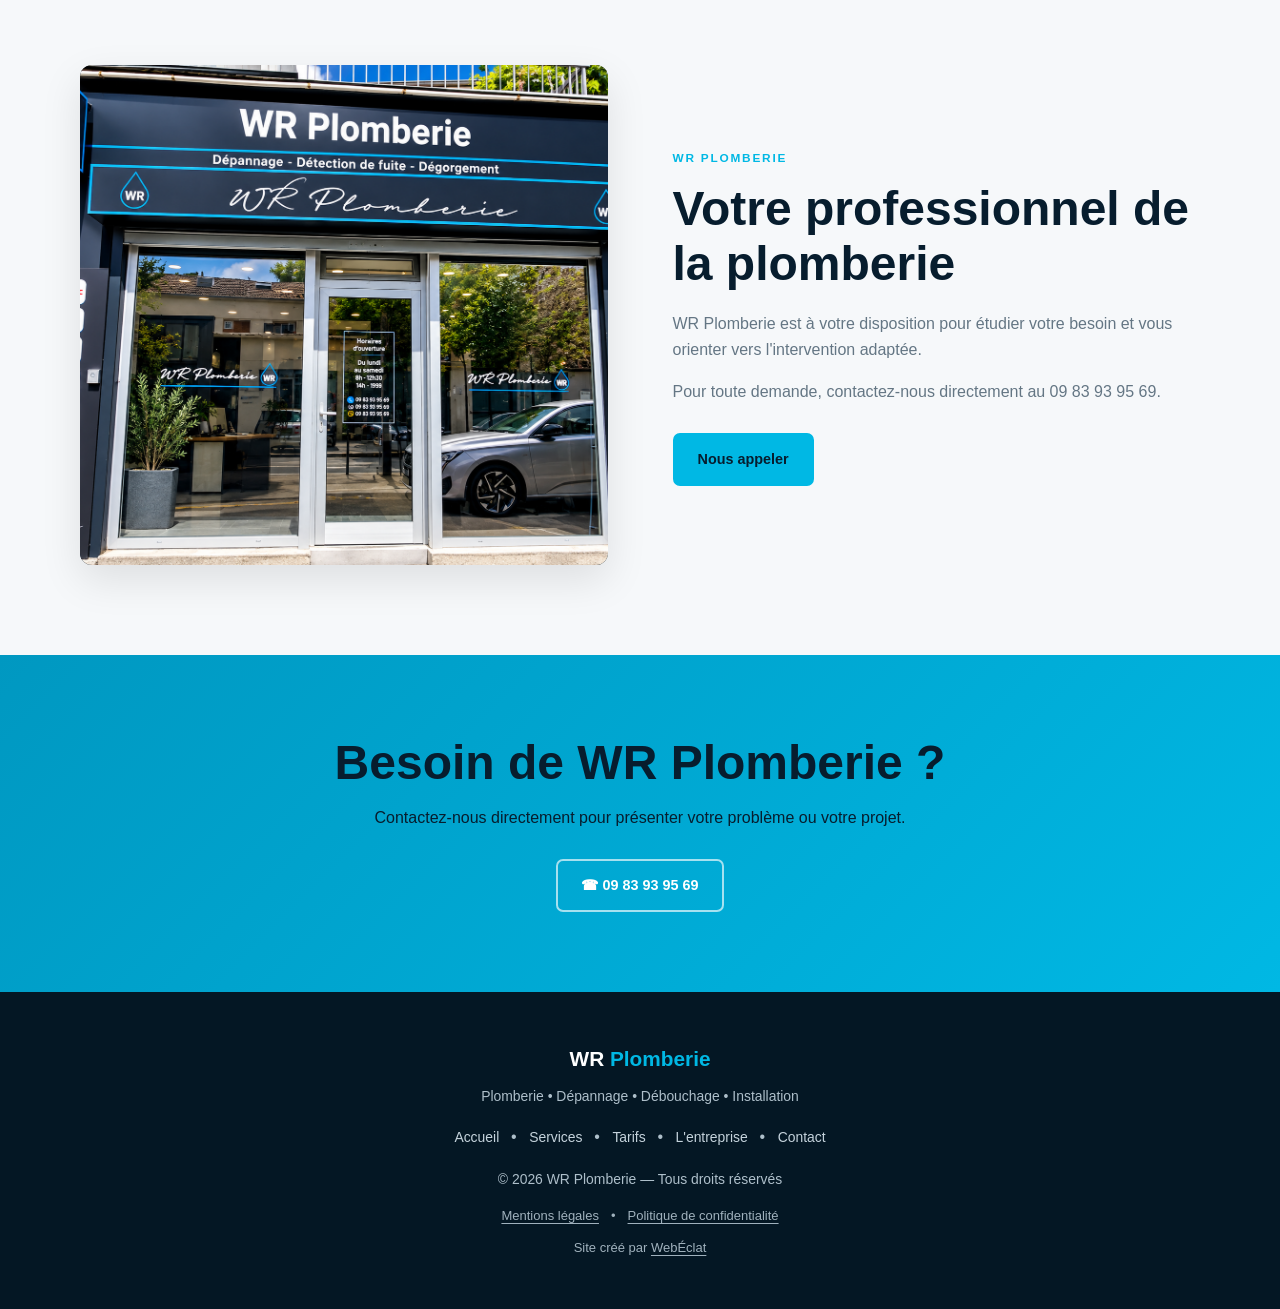
==== commit 2b2397bf: "Add files via upload" ====
--- a/contact.html
+++ b/contact.html
@@ -440,7 +440,7 @@
 
     </div>
 
-        <p class="footer-legal-links"><a href="mentions-legales.html">Mentions légales</a> <span aria-hidden="true">•</span> <a href="politique-confidentialite.html">Politique de confidentialité</a> <span aria-hidden="true">•</span> Site créé par <a href="https://webeclat.pages.dev/" target="_blank" rel="noopener noreferrer">WebÉclat</a></p>
+        <div class="footer-legal-links"><div class="footer-legal-pages"><a href="mentions-legales.html">Mentions légales</a><span aria-hidden="true">•</span><a href="politique-confidentialite.html">Politique de confidentialité</a></div><div class="footer-credit">Site créé par <a href="https://webeclat.pages.dev/" target="_blank" rel="noopener noreferrer">WebÉclat</a></div></div>
   </footer>
 
 
--- a/style.css
+++ b/style.css
@@ -1447,3 +1447,15 @@
 .legal-content p{margin-bottom:15px}
 .legal-content .legal-warning{border-left:4px solid #c48b35;background:#fff8e9;color:#3b2a0c;padding:15px 18px;border-radius:6px}
 @media(max-width:600px){footer .footer-legal-links{font-size:12px;padding:0 12px}.legal-content{padding:32px 18px 45px}}
+
+/* Pied de page : liens juridiques regroupés et crédit WebÉclat distinct */
+footer .footer-legal-pages{display:flex;align-items:center;justify-content:center;gap:12px;flex-wrap:wrap}
+footer .footer-legal-pages span{margin:0}
+footer .footer-credit{margin-top:8px;white-space:nowrap}
+@media(max-width:600px){
+ footer .footer-legal-links{margin:20px auto 0;padding:14px 6px 0;border-top:1px solid rgba(197,211,220,.22);font-size:13px;line-height:1.65}
+ footer .footer-legal-pages{gap:8px 12px}
+ footer .footer-legal-pages span{display:none}
+ footer .footer-credit{margin-top:12px}
+ footer .footer-credit a{color:#20bfe7;font-weight:700}
+}
